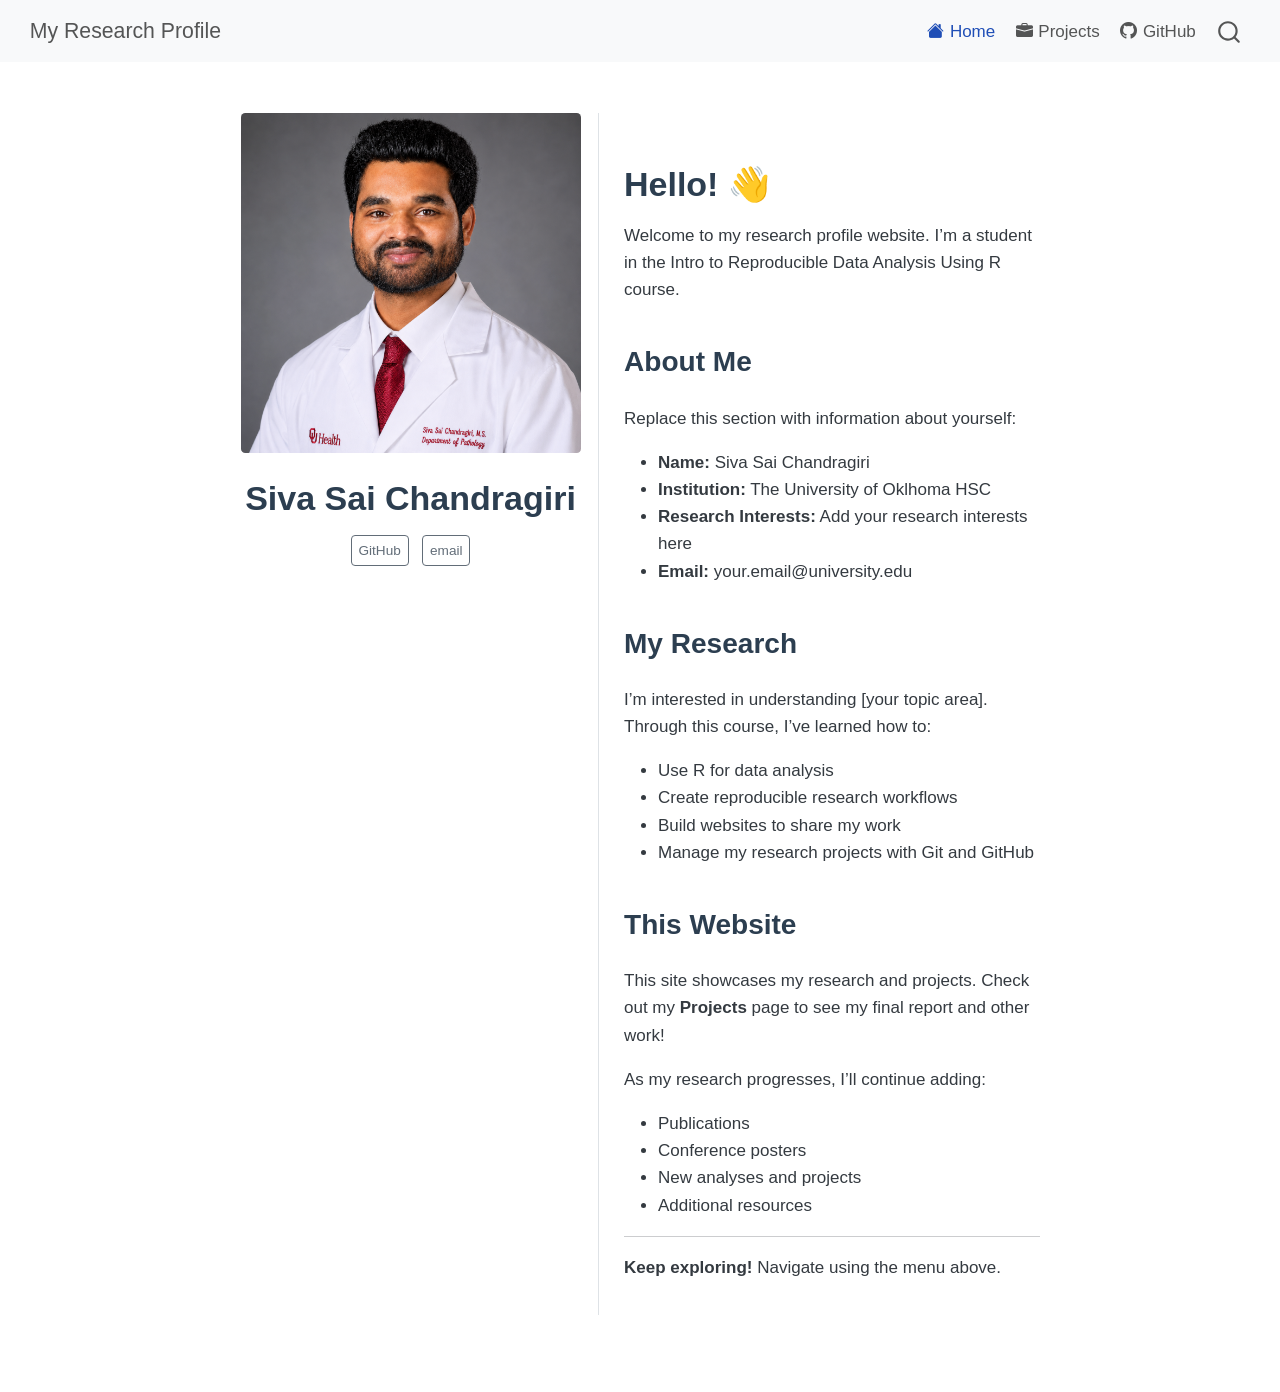
==== docs/index.html @ e4da1bb1 "Initial Website" ====
<!DOCTYPE html>
<html xmlns="http://www.w3.org/1999/xhtml" lang="en" xml:lang="en"><head>

<meta charset="utf-8">
<meta name="generator" content="quarto-1.9.38">

<meta name="viewport" content="width=device-width, initial-scale=1.0, user-scalable=yes">


<title>Siva Sai Chandragiri – My Research Profile</title>
<style>
/* Default styles provided by pandoc.
** See https://pandoc.org/MANUAL.html#variables-for-html for config info.
*/
code{white-space: pre-wrap;}
span.smallcaps{font-variant: small-caps;}
div.columns{display: flex; gap: min(4vw, 1.5em);}
div.column{flex: auto; overflow-x: auto;}
div.hanging-indent{margin-left: 1.5em; text-indent: -1.5em;}
ul.task-list{list-style: none;}
ul.task-list li input[type="checkbox"] {
  width: 0.8em;
  margin: 0 0.8em 0.2em -1em; /* quarto-specific, see https://github.com/quarto-dev/quarto-cli/issues/4556 */ 
  vertical-align: middle;
}
</style>


<script src="site_libs/quarto-nav/quarto-nav.js"></script>
<script src="site_libs/quarto-nav/headroom.min.js"></script>
<script src="site_libs/clipboard/clipboard.min.js"></script>
<script src="site_libs/quarto-search/autocomplete.umd.js"></script>
<script src="site_libs/quarto-search/fuse.min.js"></script>
<script src="site_libs/quarto-search/quarto-search.js"></script>
<meta name="quarto:offset" content="./">
<script src="site_libs/quarto-html/quarto.js" type="module"></script>
<script src="site_libs/quarto-html/tabsets/tabsets.js" type="module"></script>
<script src="site_libs/quarto-html/popper.min.js"></script>
<script src="site_libs/quarto-html/tippy.umd.min.js"></script>
<link href="site_libs/quarto-html/tippy.css" rel="stylesheet">
<link href="site_libs/quarto-html/quarto-syntax-highlighting-15634bcf2e68342d4ad2dfa704d543f6.css" rel="stylesheet" id="quarto-text-highlighting-styles">
<script src="site_libs/bootstrap/bootstrap.min.js"></script>
<link href="site_libs/bootstrap/bootstrap-icons.css" rel="stylesheet">
<link href="site_libs/bootstrap/bootstrap-1de071e047e49cd083ceb1b25ae4a66d.min.css" rel="stylesheet" append-hash="true" id="quarto-bootstrap" data-mode="light">
<script id="quarto-search-options" type="application/json">{
  "location": "navbar",
  "copy-button": false,
  "collapse-after": 3,
  "panel-placement": "end",
  "type": "overlay",
  "limit": 50,
  "keyboard-shortcut": [
    "f",
    "/",
    "s"
  ],
  "show-item-context": false,
  "language": {
    "search-no-results-text": "No results",
    "search-matching-documents-text": "matching documents",
    "search-copy-link-title": "Copy link to search",
    "search-hide-matches-text": "Hide additional matches",
    "search-more-match-text": "more match in this document",
    "search-more-matches-text": "more matches in this document",
    "search-clear-button-title": "Clear",
    "search-text-placeholder": "",
    "search-detached-cancel-button-title": "Cancel",
    "search-submit-button-title": "Submit",
    "search-label": "Search"
  }
}</script>


<link rel="stylesheet" href="styles.css">
</head>

<body class="nav-fixed fullcontent quarto-light">

<div id="quarto-search-results"></div>
  <header id="quarto-header" class="headroom fixed-top">
    <nav class="navbar navbar-expand-lg " data-bs-theme="dark">
      <div class="navbar-container container-fluid">
      <div class="navbar-brand-container mx-auto">
    <a class="navbar-brand" href="./index.html">
    <span class="navbar-title">My Research Profile</span>
    </a>
  </div>
            <div id="quarto-search" class="" title="Search"></div>
          <button class="navbar-toggler" type="button" data-bs-toggle="collapse" data-bs-target="#navbarCollapse" aria-controls="navbarCollapse" role="menu" aria-expanded="false" aria-label="Toggle navigation" onclick="if (window.quartoToggleHeadroom) { window.quartoToggleHeadroom(); }">
  <span class="navbar-toggler-icon"></span>
</button>
          <div class="collapse navbar-collapse" id="navbarCollapse">
            <ul class="navbar-nav navbar-nav-scroll ms-auto">
  <li class="nav-item">
    <a class="nav-link active" href="./index.html" aria-current="page"> <i class="bi bi-house-fill" role="img">
</i> 
<span class="menu-text">Home</span></a>
  </li>  
  <li class="nav-item">
    <a class="nav-link" href="./projects.html"> <i class="bi bi-briefcase-fill" role="img">
</i> 
<span class="menu-text">Projects</span></a>
  </li>  
  <li class="nav-item">
    <a class="nav-link" href="https://github.com"> <i class="bi bi-github" role="img">
</i> 
<span class="menu-text">GitHub</span></a>
  </li>  
</ul>
          </div> <!-- /navcollapse -->
            <div class="quarto-navbar-tools">
</div>
      </div> <!-- /container-fluid -->
    </nav>
</header>
<!-- content -->
<div id="quarto-content" class="quarto-container page-columns page-rows-contents page-layout-article page-navbar">
<!-- sidebar -->
<!-- margin-sidebar -->
    
<!-- main -->
<div class="quarto-about-trestles">
  <div class="about-entity">
    <img src="Siva jpg.png" class="about-image
  rounded " style="width: 20em;">
<header id="title-block-header" class="quarto-title-block default">
<div class="quarto-title">
<h1 class="title">Siva Sai Chandragiri</h1>
</div>
<div class="quarto-title-meta">
  </div>
</header>
    <div class="about-links">
  <a href="/link" class="about-link" rel="" target="">
     <span class="about-link-text">GitHub</span>
  </a>
  <a href="/sivasai-chandragiri@ou.edu" class="about-link" rel="" target="">
     <span class="about-link-text">email</span>
  </a>
</div>
  </div>
  <div class="about-contents"><main class="content" id="quarto-document-content">
<section id="hello" class="level1 columnpage">
<h1>Hello! 👋</h1>
<p>Welcome to my research profile website. I’m a student in the Intro to Reproducible Data Analysis Using R course.</p>
<section id="about-me" class="level2">
<h2 data-anchor-id="about-me">About Me</h2>
<p>Replace this section with information about yourself:</p>
<ul>
<li><strong>Name:</strong> Siva Sai Chandragiri</li>
<li><strong>Institution:</strong> The University of Oklhoma HSC</li>
<li><strong>Research Interests:</strong> Add your research interests here</li>
<li><strong>Email:</strong> your.email@university.edu</li>
</ul>
</section>
<section id="my-research" class="level2">
<h2 data-anchor-id="my-research">My Research</h2>
<p>I’m interested in understanding [your topic area]. Through this course, I’ve learned how to:</p>
<ul>
<li>Use R for data analysis</li>
<li>Create reproducible research workflows</li>
<li>Build websites to share my work</li>
<li>Manage my research projects with Git and GitHub</li>
</ul>
</section>
<section id="this-website" class="level2">
<h2 data-anchor-id="this-website">This Website</h2>
<p>This site showcases my research and projects. Check out my <strong>Projects</strong> page to see my final report and other work!</p>
<p>As my research progresses, I’ll continue adding:</p>
<ul>
<li>Publications</li>
<li>Conference posters</li>
<li>New analyses and projects</li>
<li>Additional resources</li>
</ul>
<hr>
<p><strong>Keep exploring!</strong> Navigate using the menu above.</p>


</section>
</section>
</main></div>
</div>
 <!-- /main -->
<script id="quarto-html-after-body" type="application/javascript">
  window.document.addEventListener("DOMContentLoaded", function (event) {
    const isCodeAnnotation = (el) => {
      for (const clz of el.classList) {
        if (clz.startsWith('code-annotation-')) {                     
          return true;
        }
      }
      return false;
    }
    const onCopySuccess = function(e) {
      // button target
      const button = e.trigger;
      // don't keep focus
      button.blur();
      // flash "checked"
      button.classList.add('code-copy-button-checked');
      var currentTitle = button.getAttribute("title");
      button.setAttribute("title", "Copied!");
      let tooltip;
      if (window.bootstrap) {
        button.setAttribute("data-bs-toggle", "tooltip");
        button.setAttribute("data-bs-placement", "left");
        button.setAttribute("data-bs-title", "Copied!");
        tooltip = new bootstrap.Tooltip(button, 
          { trigger: "manual", 
            customClass: "code-copy-button-tooltip",
            offset: [0, -8]});
        tooltip.show();    
      }
      setTimeout(function() {
        if (tooltip) {
          tooltip.hide();
          button.removeAttribute("data-bs-title");
          button.removeAttribute("data-bs-toggle");
          button.removeAttribute("data-bs-placement");
        }
        button.setAttribute("title", currentTitle);
        button.classList.remove('code-copy-button-checked');
      }, 1000);
      // clear code selection
      e.clearSelection();
    }
    const getTextToCopy = function(trigger) {
      const outerScaffold = trigger.parentElement.cloneNode(true);
      const codeEl = outerScaffold.querySelector('code');
      for (const childEl of codeEl.children) {
        if (isCodeAnnotation(childEl)) {
          childEl.remove();
        }
      }
      return codeEl.innerText;
    }
    const clipboard = new window.ClipboardJS('.code-copy-button:not([data-in-quarto-modal])', {
      text: getTextToCopy
    });
    clipboard.on('success', onCopySuccess);
    if (window.document.getElementById('quarto-embedded-source-code-modal')) {
      const clipboardModal = new window.ClipboardJS('.code-copy-button[data-in-quarto-modal]', {
        text: getTextToCopy,
        container: window.document.getElementById('quarto-embedded-source-code-modal')
      });
      clipboardModal.on('success', onCopySuccess);
    }
      var localhostRegex = new RegExp(/^(?:http|https):\/\/localhost\:?[0-9]*\//);
      var mailtoRegex = new RegExp(/^mailto:/);
        var filterRegex = new RegExp('/' + window.location.host + '/');
      var isInternal = (href) => {
          return filterRegex.test(href) || localhostRegex.test(href) || mailtoRegex.test(href);
      }
      // Inspect non-navigation links and adorn them if external
     var links = window.document.querySelectorAll('a[href]:not(.nav-link):not(.navbar-brand):not(.toc-action):not(.sidebar-link):not(.sidebar-item-toggle):not(.pagination-link):not(.no-external):not([aria-hidden]):not(.dropdown-item):not(.quarto-navigation-tool):not(.about-link)');
      for (var i=0; i<links.length; i++) {
        const link = links[i];
        if (!isInternal(link.href)) {
          // undo the damage that might have been done by quarto-nav.js in the case of
          // links that we want to consider external
          if (link.dataset.originalHref !== undefined) {
            link.href = link.dataset.originalHref;
          }
        }
      }
    function tippyHover(el, contentFn, onTriggerFn, onUntriggerFn) {
      const config = {
        allowHTML: true,
        maxWidth: 500,
        delay: 100,
        arrow: false,
        appendTo: function(el) {
            return el.parentElement;
        },
        interactive: true,
        interactiveBorder: 10,
        theme: 'quarto',
        placement: 'bottom-start',
      };
      if (contentFn) {
        config.content = contentFn;
      }
      if (onTriggerFn) {
        config.onTrigger = onTriggerFn;
      }
      if (onUntriggerFn) {
        config.onUntrigger = onUntriggerFn;
      }
      window.tippy(el, config); 
    }
    const noterefs = window.document.querySelectorAll('a[role="doc-noteref"]');
    for (var i=0; i<noterefs.length; i++) {
      const ref = noterefs[i];
      tippyHover(ref, function() {
        // use id or data attribute instead here
        let href = ref.getAttribute('data-footnote-href') || ref.getAttribute('href');
        try { href = new URL(href).hash; } catch {}
        const id = href.replace(/^#\/?/, "");
        const note = window.document.getElementById(id);
        if (note) {
          return note.innerHTML;
        } else {
          return "";
        }
      });
    }
    const xrefs = window.document.querySelectorAll('a.quarto-xref');
    const processXRef = (id, note) => {
      // Strip column container classes
      const stripColumnClz = (el) => {
        el.classList.remove("page-full", "page-columns");
        if (el.children) {
          for (const child of el.children) {
            stripColumnClz(child);
          }
        }
      }
      stripColumnClz(note)
      if (id === null || id.startsWith('sec-')) {
        // Special case sections, only their first couple elements
        const container = document.createElement("div");
        if (note.children && note.children.length > 2) {
          container.appendChild(note.children[0].cloneNode(true));
          for (let i = 1; i < note.children.length; i++) {
            const child = note.children[i];
            if (child.tagName === "P" && child.innerText === "") {
              continue;
            } else {
              container.appendChild(child.cloneNode(true));
              break;
            }
          }
          if (window.Quarto?.typesetMath) {
            window.Quarto.typesetMath(container);
          }
          return container.innerHTML
        } else {
          if (window.Quarto?.typesetMath) {
            window.Quarto.typesetMath(note);
          }
          return note.innerHTML;
        }
      } else {
        // Remove any anchor links if they are present
        const anchorLink = note.querySelector('a.anchorjs-link');
        if (anchorLink) {
          anchorLink.remove();
        }
        if (window.Quarto?.typesetMath) {
          window.Quarto.typesetMath(note);
        }
        if (note.classList.contains("callout")) {
          return note.outerHTML;
        } else {
          return note.innerHTML;
        }
      }
    }
    for (var i=0; i<xrefs.length; i++) {
      const xref = xrefs[i];
      tippyHover(xref, undefined, function(instance) {
        instance.disable();
        let url = xref.getAttribute('href');
        let hash = undefined; 
        if (url.startsWith('#')) {
          hash = url;
        } else {
          try { hash = new URL(url).hash; } catch {}
        }
        if (hash) {
          const id = hash.replace(/^#\/?/, "");
          const note = window.document.getElementById(id);
          if (note !== null) {
            try {
              const html = processXRef(id, note.cloneNode(true));
              instance.setContent(html);
            } finally {
              instance.enable();
              instance.show();
            }
          } else {
            // See if we can fetch this
            fetch(url.split('#')[0])
            .then(res => res.text())
            .then(html => {
              const parser = new DOMParser();
              const htmlDoc = parser.parseFromString(html, "text/html");
              const note = htmlDoc.getElementById(id);
              if (note !== null) {
                const html = processXRef(id, note);
                instance.setContent(html);
              } 
            }).finally(() => {
              instance.enable();
              instance.show();
            });
          }
        } else {
          // See if we can fetch a full url (with no hash to target)
          // This is a special case and we should probably do some content thinning / targeting
          fetch(url)
          .then(res => res.text())
          .then(html => {
            const parser = new DOMParser();
            const htmlDoc = parser.parseFromString(html, "text/html");
            const note = htmlDoc.querySelector('main.content');
            if (note !== null) {
              // This should only happen for chapter cross references
              // (since there is no id in the URL)
              // remove the first header
              if (note.children.length > 0 && note.children[0].tagName === "HEADER") {
                note.children[0].remove();
              }
              const html = processXRef(null, note);
              instance.setContent(html);
            } 
          }).finally(() => {
            instance.enable();
            instance.show();
          });
        }
      }, function(instance) {
      });
    }
        let selectedAnnoteEl;
        const selectorForAnnotation = ( cell, annotation) => {
          let cellAttr = 'data-code-cell="' + cell + '"';
          let lineAttr = 'data-code-annotation="' +  annotation + '"';
          const selector = 'span[' + cellAttr + '][' + lineAttr + ']';
          return selector;
        }
        const selectCodeLines = (annoteEl) => {
          const doc = window.document;
          const targetCell = annoteEl.getAttribute("data-target-cell");
          const targetAnnotation = annoteEl.getAttribute("data-target-annotation");
          const annoteSpan = window.document.querySelector(selectorForAnnotation(targetCell, targetAnnotation));
          const lines = annoteSpan.getAttribute("data-code-lines").split(",");
          const lineIds = lines.map((line) => {
            return targetCell + "-" + line;
          })
          let top = null;
          let height = null;
          let parent = null;
          if (lineIds.length > 0) {
              //compute the position of the single el (top and bottom and make a div)
              const el = window.document.getElementById(lineIds[0]);
              top = el.offsetTop;
              height = el.offsetHeight;
              parent = el.parentElement.parentElement;
            if (lineIds.length > 1) {
              const lastEl = window.document.getElementById(lineIds[lineIds.length - 1]);
              const bottom = lastEl.offsetTop + lastEl.offsetHeight;
              height = bottom - top;
            }
            if (top !== null && height !== null && parent !== null) {
              // cook up a div (if necessary) and position it 
              let div = window.document.getElementById("code-annotation-line-highlight");
              if (div === null) {
                div = window.document.createElement("div");
                div.setAttribute("id", "code-annotation-line-highlight");
                div.style.position = 'absolute';
                parent.appendChild(div);
              }
              div.style.top = top - 2 + "px";
              div.style.height = height + 4 + "px";
              div.style.left = 0;
              let gutterDiv = window.document.getElementById("code-annotation-line-highlight-gutter");
              if (gutterDiv === null) {
                gutterDiv = window.document.createElement("div");
                gutterDiv.setAttribute("id", "code-annotation-line-highlight-gutter");
                gutterDiv.style.position = 'absolute';
                const codeCell = window.document.getElementById(targetCell);
                const gutter = codeCell.querySelector('.code-annotation-gutter');
                gutter.appendChild(gutterDiv);
              }
              gutterDiv.style.top = top - 2 + "px";
              gutterDiv.style.height = height + 4 + "px";
            }
            selectedAnnoteEl = annoteEl;
          }
        };
        const unselectCodeLines = () => {
          const elementsIds = ["code-annotation-line-highlight", "code-annotation-line-highlight-gutter"];
          elementsIds.forEach((elId) => {
            const div = window.document.getElementById(elId);
            if (div) {
              div.remove();
            }
          });
          selectedAnnoteEl = undefined;
        };
          // Handle positioning of the toggle
      window.addEventListener(
        "resize",
        throttle(() => {
          elRect = undefined;
          if (selectedAnnoteEl) {
            selectCodeLines(selectedAnnoteEl);
          }
        }, 10)
      );
      function throttle(fn, ms) {
      let throttle = false;
      let timer;
        return (...args) => {
          if(!throttle) { // first call gets through
              fn.apply(this, args);
              throttle = true;
          } else { // all the others get throttled
              if(timer) clearTimeout(timer); // cancel #2
              timer = setTimeout(() => {
                fn.apply(this, args);
                timer = throttle = false;
              }, ms);
          }
        };
      }
        // Attach click handler to the DT
        const annoteDls = window.document.querySelectorAll('dt[data-target-cell]');
        for (const annoteDlNode of annoteDls) {
          annoteDlNode.addEventListener('click', (event) => {
            const clickedEl = event.target;
            if (clickedEl !== selectedAnnoteEl) {
              unselectCodeLines();
              const activeEl = window.document.querySelector('dt[data-target-cell].code-annotation-active');
              if (activeEl) {
                activeEl.classList.remove('code-annotation-active');
              }
              selectCodeLines(clickedEl);
              clickedEl.classList.add('code-annotation-active');
            } else {
              // Unselect the line
              unselectCodeLines();
              clickedEl.classList.remove('code-annotation-active');
            }
          });
        }
    const findCites = (el) => {
      const parentEl = el.parentElement;
      if (parentEl) {
        const cites = parentEl.dataset.cites;
        if (cites) {
          return {
            el,
            cites: cites.split(' ')
          };
        } else {
          return findCites(el.parentElement)
        }
      } else {
        return undefined;
      }
    };
    var bibliorefs = window.document.querySelectorAll('a[role="doc-biblioref"]');
    for (var i=0; i<bibliorefs.length; i++) {
      const ref = bibliorefs[i];
      const citeInfo = findCites(ref);
      if (citeInfo) {
        tippyHover(citeInfo.el, function() {
          var popup = window.document.createElement('div');
          citeInfo.cites.forEach(function(cite) {
            var citeDiv = window.document.createElement('div');
            citeDiv.classList.add('hanging-indent');
            citeDiv.classList.add('csl-entry');
            var biblioDiv = window.document.getElementById('ref-' + cite);
            if (biblioDiv) {
              citeDiv.innerHTML = biblioDiv.innerHTML;
            }
            popup.appendChild(citeDiv);
          });
          return popup.innerHTML;
        });
      }
    }
  });
  </script>
</div> <!-- /content -->




</body></html>
---- docs/site_libs/quarto-html/tippy.css ----
.tippy-box[data-animation=fade][data-state=hidden]{opacity:0}[data-tippy-root]{max-width:calc(100vw - 10px)}.tippy-box{position:relative;background-color:#333;color:#fff;border-radius:4px;font-size:14px;line-height:1.4;white-space:normal;outline:0;transition-property:transform,visibility,opacity}.tippy-box[data-placement^=top]>.tippy-arrow{bottom:0}.tippy-box[data-placement^=top]>.tippy-arrow:before{bottom:-7px;left:0;border-width:8px 8px 0;border-top-color:initial;transform-origin:center top}.tippy-box[data-placement^=bottom]>.tippy-arrow{top:0}.tippy-box[data-placement^=bottom]>.tippy-arrow:before{top:-7px;left:0;border-width:0 8px 8px;border-bottom-color:initial;transform-origin:center bottom}.tippy-box[data-placement^=left]>.tippy-arrow{right:0}.tippy-box[data-placement^=left]>.tippy-arrow:before{border-width:8px 0 8px 8px;border-left-color:initial;right:-7px;transform-origin:center left}.tippy-box[data-placement^=right]>.tippy-arrow{left:0}.tippy-box[data-placement^=right]>.tippy-arrow:before{left:-7px;border-width:8px 8px 8px 0;border-right-color:initial;transform-origin:center right}.tippy-box[data-inertia][data-state=visible]{transition-timing-function:cubic-bezier(.54,1.5,.38,1.11)}.tippy-arrow{width:16px;height:16px;color:#333}.tippy-arrow:before{content:"";position:absolute;border-color:transparent;border-style:solid}.tippy-content{position:relative;padding:5px 9px;z-index:1}
---- docs/site_libs/quarto-html/quarto-syntax-highlighting-15634bcf2e68342d4ad2dfa704d543f6.css ----
/* quarto syntax highlight colors */
:root {
  --quarto-hl-ot-color: #003B4F;
  --quarto-hl-at-color: #657422;
  --quarto-hl-ss-color: #20794D;
  --quarto-hl-an-color: #5E5E5E;
  --quarto-hl-fu-color: #4758AB;
  --quarto-hl-st-color: #20794D;
  --quarto-hl-cf-color: #003B4F;
  --quarto-hl-op-color: #5E5E5E;
  --quarto-hl-er-color: #AD0000;
  --quarto-hl-bn-color: #AD0000;
  --quarto-hl-al-color: #AD0000;
  --quarto-hl-va-color: #111111;
  --quarto-hl-bu-color: inherit;
  --quarto-hl-ex-color: inherit;
  --quarto-hl-pp-color: #AD0000;
  --quarto-hl-in-color: #5E5E5E;
  --quarto-hl-vs-color: #20794D;
  --quarto-hl-wa-color: #5E5E5E;
  --quarto-hl-do-color: #5E5E5E;
  --quarto-hl-im-color: #00769E;
  --quarto-hl-ch-color: #20794D;
  --quarto-hl-dt-color: #AD0000;
  --quarto-hl-fl-color: #AD0000;
  --quarto-hl-co-color: #5E5E5E;
  --quarto-hl-cv-color: #5E5E5E;
  --quarto-hl-cn-color: #8f5902;
  --quarto-hl-sc-color: #5E5E5E;
  --quarto-hl-dv-color: #AD0000;
  --quarto-hl-kw-color: #003B4F;
}

/* other quarto variables */
:root {
  --quarto-font-monospace: SFMono-Regular, Menlo, Monaco, Consolas, "Liberation Mono", "Courier New", monospace;
}

/* syntax highlight based on Pandoc's rules */
pre > code.sourceCode > span {
  color: #003B4F;
}

code.sourceCode > span {
  color: #003B4F;
}

div.sourceCode,
div.sourceCode pre.sourceCode {
  color: #003B4F;
}

/* Normal */
code span {
  color: #003B4F;
}

/* Alert */
code span.al {
  color: #AD0000;
  font-style: inherit;
}

/* Annotation */
code span.an {
  color: #5E5E5E;
  font-style: inherit;
}

/* Attribute */
code span.at {
  color: #657422;
  font-style: inherit;
}

/* BaseN */
code span.bn {
  color: #AD0000;
  font-style: inherit;
}

/* BuiltIn */
code span.bu {
  font-style: inherit;
}

/* ControlFlow */
code span.cf {
  color: #003B4F;
  font-weight: bold;
  font-style: inherit;
}

/* Char */
code span.ch {
  color: #20794D;
  font-style: inherit;
}

/* Constant */
code span.cn {
  color: #8f5902;
  font-style: inherit;
}

/* Comment */
code span.co {
  color: #5E5E5E;
  font-style: inherit;
}

/* CommentVar */
code span.cv {
  color: #5E5E5E;
  font-style: italic;
}

/* Documentation */
code span.do {
  color: #5E5E5E;
  font-style: italic;
}

/* DataType */
code span.dt {
  color: #AD0000;
  font-style: inherit;
}

/* DecVal */
code span.dv {
  color: #AD0000;
  font-style: inherit;
}

/* Error */
code span.er {
  color: #AD0000;
  font-style: inherit;
}

/* Extension */
code span.ex {
  font-style: inherit;
}

/* Float */
code span.fl {
  color: #AD0000;
  font-style: inherit;
}

/* Function */
code span.fu {
  color: #4758AB;
  font-style: inherit;
}

/* Import */
code span.im {
  color: #00769E;
  font-style: inherit;
}

/* Information */
code span.in {
  color: #5E5E5E;
  font-style: inherit;
}

/* Keyword */
code span.kw {
  color: #003B4F;
  font-weight: bold;
  font-style: inherit;
}

/* Operator */
code span.op {
  color: #5E5E5E;
  font-style: inherit;
}

/* Other */
code span.ot {
  color: #003B4F;
  font-style: inherit;
}

/* Preprocessor */
code span.pp {
  color: #AD0000;
  font-style: inherit;
}

/* SpecialChar */
code span.sc {
  color: #5E5E5E;
  font-style: inherit;
}

/* SpecialString */
code span.ss {
  color: #20794D;
  font-style: inherit;
}

/* String */
code span.st {
  color: #20794D;
  font-style: inherit;
}

/* Variable */
code span.va {
  color: #111111;
  font-style: inherit;
}

/* VerbatimString */
code span.vs {
  color: #20794D;
  font-style: inherit;
}

/* Warning */
code span.wa {
  color: #5E5E5E;
  font-style: italic;
}

.prevent-inlining {
  content: "</";
}

/*# sourceMappingURL=f23921c56f73e400b49028c9186a1aa0.css.map */
---- docs/styles.css ----
/* Custom styles for student research profile */

/* Main content styling */
body {
  font-family: 'Segoe UI', Tahoma, Geneva, Verdana, sans-serif;
  line-height: 1.6;
}

/* Headings */
h1, h2, h3 {
  color: #2c3e50;
  margin-top: 1.5em;
}

/* Links */
a {
  color: ##2e24ad;
  text-decoration: none;
}

a:hover {
  text-decoration: underline;
  color: #2980b9;
}

/* Code blocks */
code {
  background-color: #8f3711;
  padding: 0.2em 0.4em;
  border-radius: 3px;
}

pre {
  background-color: #f4f4f4;
  padding: 1em;
  border-radius: 5px;
  overflow-x: auto;
}

/* Tables */
table {
  border-collapse: collapse;
  width: 100%;
  margin: 1em 0;
}

table th,
table td {
  border: 1px solid #ddd;
  padding: 0.75em;
  text-align: left;
}

table th {
  background-color: #ecf0f1;
  font-weight: bold;
}

table tr:hover {
  background-color: #f9f9f9;
}

/* Blockquotes */
blockquote {
  border-left: 4px solid #3498db;
  padding-left: 1em;
  color: #666;
  font-style: italic;
  margin: 1em 0;
}
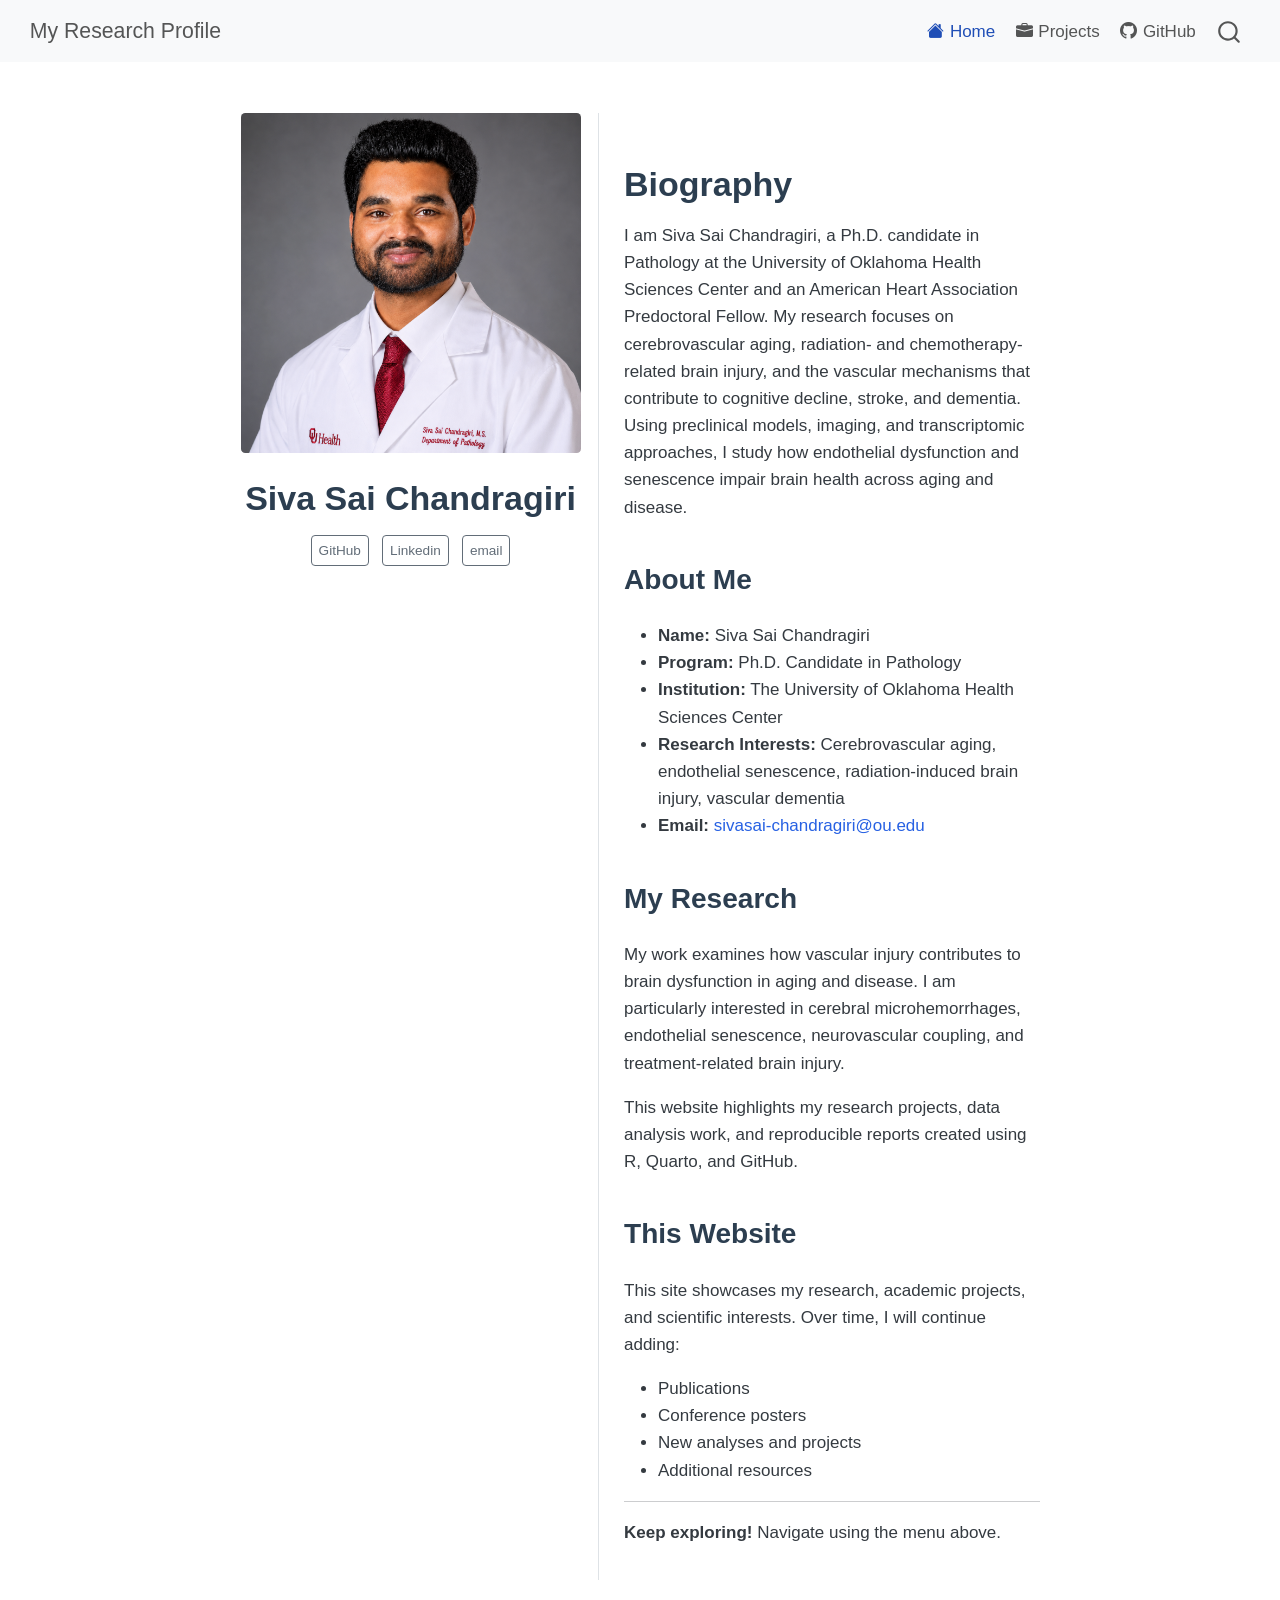
==== commit dfd3700b: "." ====
--- a/docs/index.html
+++ b/docs/index.html
@@ -131,8 +131,11 @@
   </div>
 </header>
     <div class="about-links">
-  <a href="/link" class="about-link" rel="" target="">
+  <a href="https://github.com/sivasaic/sivasaichandragiri.github.io" class="about-link" rel="" target="">
      <span class="about-link-text">GitHub</span>
+  </a>
+  <a href="https://www.linkedin.com/in/siva-sai-chandragiri-3965541a2/" class="about-link" rel="" target="">
+     <span class="about-link-text">Linkedin</span>
   </a>
   <a href="/sivasai-chandragiri@ou.edu" class="about-link" rel="" target="">
      <span class="about-link-text">email</span>
@@ -140,33 +143,27 @@
 </div>
   </div>
   <div class="about-contents"><main class="content" id="quarto-document-content">
-<section id="hello" class="level1 columnpage">
-<h1>Hello! 👋</h1>
-<p>Welcome to my research profile website. I’m a student in the Intro to Reproducible Data Analysis Using R course.</p>
+<section id="biography" class="level1 columnpage">
+<h1>Biography</h1>
+<p>I am Siva Sai Chandragiri, a Ph.D.&nbsp;candidate in Pathology at the University of Oklahoma Health Sciences Center and an American Heart Association Predoctoral Fellow. My research focuses on cerebrovascular aging, radiation- and chemotherapy-related brain injury, and the vascular mechanisms that contribute to cognitive decline, stroke, and dementia. Using preclinical models, imaging, and transcriptomic approaches, I study how endothelial dysfunction and senescence impair brain health across aging and disease.</p>
 <section id="about-me" class="level2">
 <h2 data-anchor-id="about-me">About Me</h2>
-<p>Replace this section with information about yourself:</p>
 <ul>
 <li><strong>Name:</strong> Siva Sai Chandragiri</li>
-<li><strong>Institution:</strong> The University of Oklhoma HSC</li>
-<li><strong>Research Interests:</strong> Add your research interests here</li>
-<li><strong>Email:</strong> your.email@university.edu</li>
+<li><strong>Program:</strong> Ph.D.&nbsp;Candidate in Pathology</li>
+<li><strong>Institution:</strong> The University of Oklahoma Health Sciences Center</li>
+<li><strong>Research Interests:</strong> Cerebrovascular aging, endothelial senescence, radiation-induced brain injury, vascular dementia</li>
+<li><strong>Email:</strong> <a href="mailto:sivasai-chandragiri@ou.edu">sivasai-chandragiri@ou.edu</a></li>
 </ul>
 </section>
 <section id="my-research" class="level2">
 <h2 data-anchor-id="my-research">My Research</h2>
-<p>I’m interested in understanding [your topic area]. Through this course, I’ve learned how to:</p>
-<ul>
-<li>Use R for data analysis</li>
-<li>Create reproducible research workflows</li>
-<li>Build websites to share my work</li>
-<li>Manage my research projects with Git and GitHub</li>
-</ul>
+<p>My work examines how vascular injury contributes to brain dysfunction in aging and disease. I am particularly interested in cerebral microhemorrhages, endothelial senescence, neurovascular coupling, and treatment-related brain injury.</p>
+<p>This website highlights my research projects, data analysis work, and reproducible reports created using R, Quarto, and GitHub.</p>
 </section>
 <section id="this-website" class="level2">
 <h2 data-anchor-id="this-website">This Website</h2>
-<p>This site showcases my research and projects. Check out my <strong>Projects</strong> page to see my final report and other work!</p>
-<p>As my research progresses, I’ll continue adding:</p>
+<p>This site showcases my research, academic projects, and scientific interests. Over time, I will continue adding:</p>
 <ul>
 <li>Publications</li>
 <li>Conference posters</li>
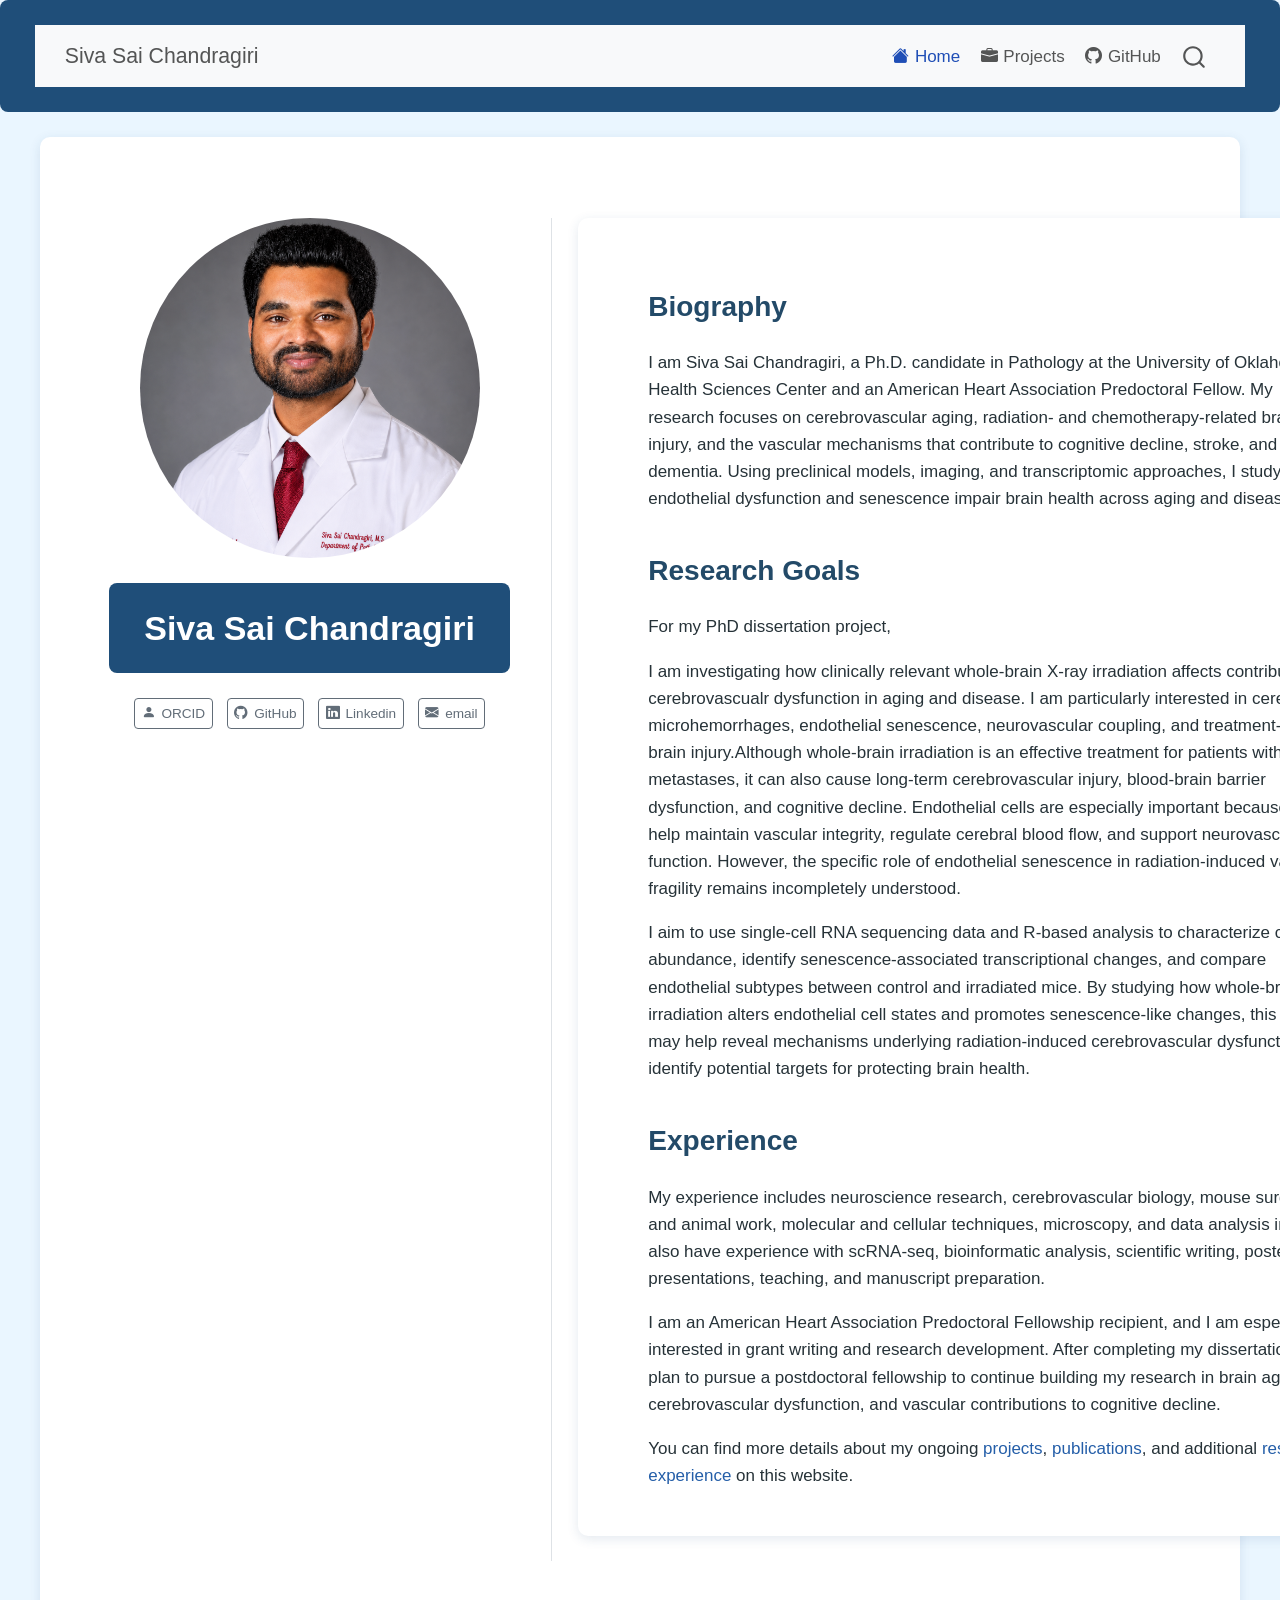
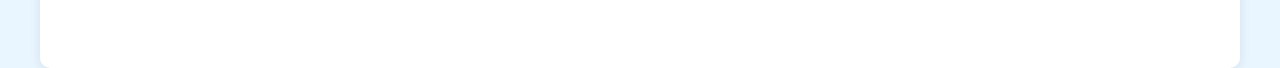
==== commit 3cbbc727: "." ====
--- a/docs/index.html
+++ b/docs/index.html
@@ -7,7 +7,7 @@
 <meta name="viewport" content="width=device-width, initial-scale=1.0, user-scalable=yes">
 
 
-<title>Siva Sai Chandragiri – My Research Profile</title>
+<title>Siva Sai Chandragiri – Siva Sai Chandragiri</title>
 <style>
 /* Default styles provided by pandoc.
 ** See https://pandoc.org/MANUAL.html#variables-for-html for config info.
@@ -82,7 +82,7 @@
       <div class="navbar-container container-fluid">
       <div class="navbar-brand-container mx-auto">
     <a class="navbar-brand" href="./index.html">
-    <span class="navbar-title">My Research Profile</span>
+    <span class="navbar-title">Siva Sai Chandragiri</span>
     </a>
   </div>
             <div id="quarto-search" class="" title="Search"></div>
@@ -119,10 +119,10 @@
 <!-- margin-sidebar -->
     
 <!-- main -->
-<div class="quarto-about-trestles">
+<div class="quarto-about-trestles page-columns page-full">
   <div class="about-entity">
     <img src="Siva jpg.png" class="about-image
-  rounded " style="width: 20em;">
+  round " style="height: 20em; width: 20em;">
 <header id="title-block-header" class="quarto-title-block default">
 <div class="quarto-title">
 <h1 class="title">Siva Sai Chandragiri</h1>
@@ -131,51 +131,45 @@
   </div>
 </header>
     <div class="about-links">
+  <a href="https://orcid.org/0000-0002-3037-3014" class="about-link" rel="" target="">
+    <i class="bi bi-person-fill"></i>
+     <span class="about-link-text">ORCID</span>
+  </a>
   <a href="https://github.com/sivasaic/sivasaichandragiri.github.io" class="about-link" rel="" target="">
+    <i class="bi bi-github"></i>
      <span class="about-link-text">GitHub</span>
   </a>
   <a href="https://www.linkedin.com/in/siva-sai-chandragiri-3965541a2/" class="about-link" rel="" target="">
+    <i class="bi bi-linkedin"></i>
      <span class="about-link-text">Linkedin</span>
   </a>
   <a href="/sivasai-chandragiri@ou.edu" class="about-link" rel="" target="">
+    <i class="bi bi-envelope-fill"></i>
      <span class="about-link-text">email</span>
   </a>
 </div>
   </div>
-  <div class="about-contents"><main class="content" id="quarto-document-content">
-<section id="biography" class="level1 columnpage">
-<h1>Biography</h1>
+  <div class="about-contents page-columns page-full"><main class="content page-columns page-full" id="quarto-document-content">
+<div class="column-page">
+<section id="biography" class="level2">
+<h2 data-anchor-id="biography">Biography</h2>
 <p>I am Siva Sai Chandragiri, a Ph.D.&nbsp;candidate in Pathology at the University of Oklahoma Health Sciences Center and an American Heart Association Predoctoral Fellow. My research focuses on cerebrovascular aging, radiation- and chemotherapy-related brain injury, and the vascular mechanisms that contribute to cognitive decline, stroke, and dementia. Using preclinical models, imaging, and transcriptomic approaches, I study how endothelial dysfunction and senescence impair brain health across aging and disease.</p>
-<section id="about-me" class="level2">
-<h2 data-anchor-id="about-me">About Me</h2>
-<ul>
-<li><strong>Name:</strong> Siva Sai Chandragiri</li>
-<li><strong>Program:</strong> Ph.D.&nbsp;Candidate in Pathology</li>
-<li><strong>Institution:</strong> The University of Oklahoma Health Sciences Center</li>
-<li><strong>Research Interests:</strong> Cerebrovascular aging, endothelial senescence, radiation-induced brain injury, vascular dementia</li>
-<li><strong>Email:</strong> <a href="mailto:sivasai-chandragiri@ou.edu">sivasai-chandragiri@ou.edu</a></li>
-</ul>
 </section>
-<section id="my-research" class="level2">
-<h2 data-anchor-id="my-research">My Research</h2>
-<p>My work examines how vascular injury contributes to brain dysfunction in aging and disease. I am particularly interested in cerebral microhemorrhages, endothelial senescence, neurovascular coupling, and treatment-related brain injury.</p>
-<p>This website highlights my research projects, data analysis work, and reproducible reports created using R, Quarto, and GitHub.</p>
+<section id="research-goals" class="level2">
+<h2 data-anchor-id="research-goals">Research Goals</h2>
+<p>For my PhD dissertation project,</p>
+<p>I am investigating how clinically relevant whole-brain X-ray irradiation affects contributes to cerebrovascualr dysfunction in aging and disease. I am particularly interested in cerebral microhemorrhages, endothelial senescence, neurovascular coupling, and treatment-related brain injury.Although whole-brain irradiation is an effective treatment for patients with brain metastases, it can also cause long-term cerebrovascular injury, blood-brain barrier dysfunction, and cognitive decline. Endothelial cells are especially important because they help maintain vascular integrity, regulate cerebral blood flow, and support neurovascular function. However, the specific role of endothelial senescence in radiation-induced vascular fragility remains incompletely understood.</p>
+<p>I aim to use single-cell RNA sequencing data and R-based analysis to characterize cell type abundance, identify senescence-associated transcriptional changes, and compare endothelial subtypes between control and irradiated mice. By studying how whole-brain irradiation alters endothelial cell states and promotes senescence-like changes, this project may help reveal mechanisms underlying radiation-induced cerebrovascular dysfunction and identify potential targets for protecting brain health.</p>
 </section>
-<section id="this-website" class="level2">
-<h2 data-anchor-id="this-website">This Website</h2>
-<p>This site showcases my research, academic projects, and scientific interests. Over time, I will continue adding:</p>
-<ul>
-<li>Publications</li>
-<li>Conference posters</li>
-<li>New analyses and projects</li>
-<li>Additional resources</li>
-</ul>
-<hr>
-<p><strong>Keep exploring!</strong> Navigate using the menu above.</p>
-
-
+<section id="experience" class="level2">
+<h2 data-anchor-id="experience">Experience</h2>
+<p>My experience includes neuroscience research, cerebrovascular biology, mouse surgery and animal work, molecular and cellular techniques, microscopy, and data analysis in R. I also have experience with scRNA-seq, bioinformatic analysis, scientific writing, poster presentations, teaching, and manuscript preparation.</p>
+<p>I am an American Heart Association Predoctoral Fellowship recipient, and I am especially interested in grant writing and research development. After completing my dissertation, I plan to pursue a postdoctoral fellowship to continue building my research in brain aging, cerebrovascular dysfunction, and vascular contributions to cognitive decline.</p>
+<p>You can find more details about my ongoing <a href="#projects">projects</a>, <a href="#publications">publications</a>, and additional <a href="#experience">research experience</a> on this website.</p>
 </section>
-</section>
+</div>
+
+
 </main></div>
 </div>
  <!-- /main -->
--- a/docs/styles.css
+++ b/docs/styles.css
@@ -1,40 +1,104 @@
 /* Custom styles for student research profile */
 
-/* Main content styling */
+/* Entire webpage */
 body {
-  font-family: 'Segoe UI', Tahoma, Geneva, Verdana, sans-serif;
+  font-family: "Segoe UI", Tahoma, Geneva, Verdana, sans-serif;
   line-height: 1.6;
+  background-color: #eaf6ff;
+  color: #263238;
 }
 
-/* Headings */
-h1, h2, h3 {
-  color: #2c3e50;
+/* Main report content area */
+main,
+.main-container,
+#quarto-content {
+  background-color: #ffffff;
+  max-width: 1200px;
+  margin: 25px auto;
+  padding: 30px 45px;
+  border-radius: 10px;
+  box-shadow: 0 3px 12px rgba(31, 78, 121, 0.12);
+}
+
+/* Main title/header area for R Markdown and Quarto */
+header,
+#title-block-header,
+.quarto-title-banner {
+  background-color: #1f4e79;
+  color: #ffffff;
+  padding: 25px 35px;
+  border-radius: 8px;
+  margin-bottom: 25px;
+}
+
+/* Main report title */
+h1.title,
+.quarto-title h1,
+#title-block-header h1 {
+  color: #ffffff;
+  margin-top: 0;
+}
+
+/* Subtitle, author, and date in title area */
+.subtitle,
+.author,
+.date,
+.quarto-title-meta {
+  color: #eaf6ff;
+}
+
+/* Section headings */
+h1,
+h2,
+h3 {
+  color: #234a68;
   margin-top: 1.5em;
+}
+
+/* Main section headings */
+h2 {
+  border-bottom: 2px solid #9ccbe8;
+  padding-bottom: 0.3em;
+}
+
+/* Smaller headings */
+h3 {
+  color: #326b91;
 }
 
 /* Links */
 a {
-  color: ##2e24ad;
+  color: #245ea8;
   text-decoration: none;
+  font-weight: 500;
 }
 
 a:hover {
+  color: #163a5f;
   text-decoration: underline;
-  color: #2980b9;
 }
 
-/* Code blocks */
+/* Inline code */
 code {
-  background-color: #8f3711;
+  background-color: #e3f2fd;
+  color: #163a5f;
   padding: 0.2em 0.4em;
   border-radius: 3px;
 }
 
+/* Code blocks */
 pre {
-  background-color: #f4f4f4;
+  background-color: #f5f9fc;
+  border-left: 4px solid #5fa8d3;
   padding: 1em;
   border-radius: 5px;
   overflow-x: auto;
+}
+
+/* Prevent inline-code style from affecting code blocks */
+pre code {
+  background-color: transparent;
+  padding: 0;
 }
 
 /* Tables */
@@ -42,29 +106,68 @@
   border-collapse: collapse;
   width: 100%;
   margin: 1em 0;
+  background-color: #ffffff;
 }
 
 table th,
 table td {
-  border: 1px solid #ddd;
+  border: 1px solid #cbdde8;
   padding: 0.75em;
   text-align: left;
 }
 
 table th {
-  background-color: #ecf0f1;
+  background-color: #dceef8;
+  color: #1f4e79;
   font-weight: bold;
 }
 
+table tr:nth-child(even) {
+  background-color: #f6fbfe;
+}
+
 table tr:hover {
-  background-color: #f9f9f9;
+  background-color: #eaf6ff;
 }
 
 /* Blockquotes */
 blockquote {
-  border-left: 4px solid #3498db;
-  padding-left: 1em;
-  color: #666;
+  background-color: #f4faff;
+  border-left: 5px solid #3498db;
+  padding: 0.8em 1em;
+  color: #455a64;
   font-style: italic;
   margin: 1em 0;
 }
+
+/* Images */
+img {
+  max-width: 100%;
+  height: auto;
+}
+
+/* Figure captions */
+.figure-caption,
+figcaption {
+  color: #526b7a;
+  font-size: 0.92em;
+  font-style: italic;
+  text-align: center;
+  margin-top: 8px;
+}
+
+/* Improve appearance on smaller screens */
+@media screen and (max-width: 768px) {
+  main,
+  .main-container,
+  #quarto-content {
+    margin: 10px;
+    padding: 20px;
+  }
+
+  header,
+  #title-block-header,
+  .quarto-title-banner {
+    padding: 20px;
+  }
+}
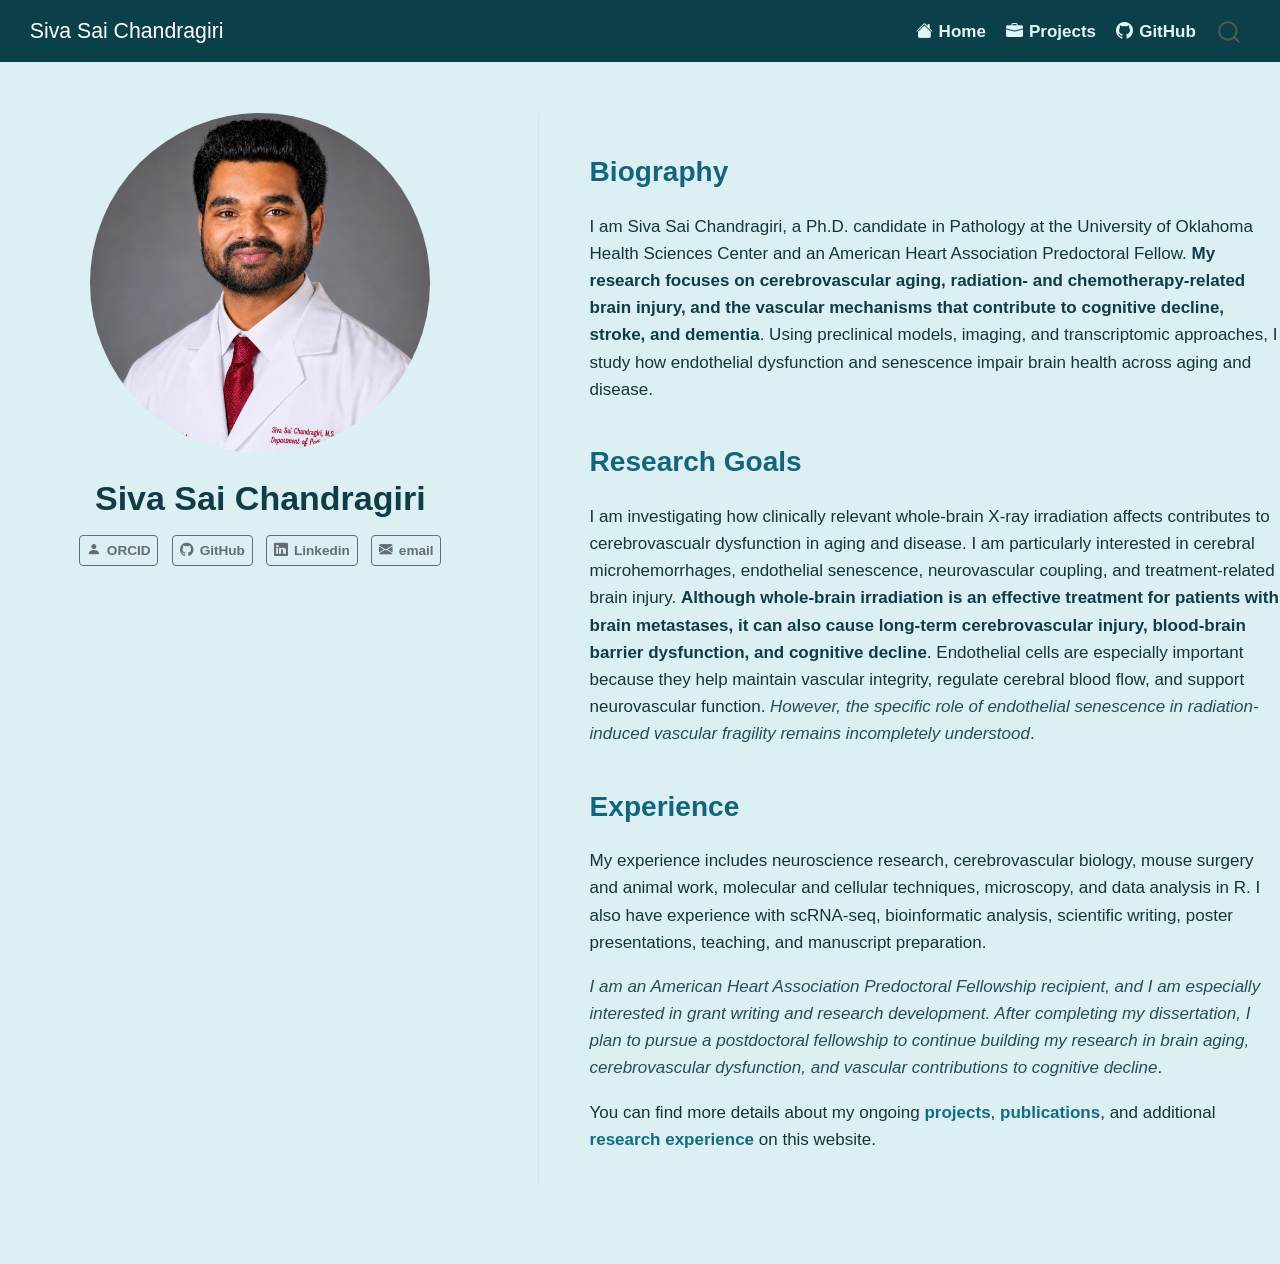
==== commit 67d9f5db: "." ====
--- a/docs/index.html
+++ b/docs/index.html
@@ -153,18 +153,16 @@
 <div class="column-page">
 <section id="biography" class="level2">
 <h2 data-anchor-id="biography">Biography</h2>
-<p>I am Siva Sai Chandragiri, a Ph.D.&nbsp;candidate in Pathology at the University of Oklahoma Health Sciences Center and an American Heart Association Predoctoral Fellow. My research focuses on cerebrovascular aging, radiation- and chemotherapy-related brain injury, and the vascular mechanisms that contribute to cognitive decline, stroke, and dementia. Using preclinical models, imaging, and transcriptomic approaches, I study how endothelial dysfunction and senescence impair brain health across aging and disease.</p>
+<p>I am Siva Sai Chandragiri, a Ph.D.&nbsp;candidate in Pathology at the University of Oklahoma Health Sciences Center and an American Heart Association Predoctoral Fellow. <strong>My research focuses on cerebrovascular aging, radiation- and chemotherapy-related brain injury, and the vascular mechanisms that contribute to cognitive decline, stroke, and dementia</strong>. Using preclinical models, imaging, and transcriptomic approaches, I study how endothelial dysfunction and senescence impair brain health across aging and disease.</p>
 </section>
 <section id="research-goals" class="level2">
 <h2 data-anchor-id="research-goals">Research Goals</h2>
-<p>For my PhD dissertation project,</p>
-<p>I am investigating how clinically relevant whole-brain X-ray irradiation affects contributes to cerebrovascualr dysfunction in aging and disease. I am particularly interested in cerebral microhemorrhages, endothelial senescence, neurovascular coupling, and treatment-related brain injury.Although whole-brain irradiation is an effective treatment for patients with brain metastases, it can also cause long-term cerebrovascular injury, blood-brain barrier dysfunction, and cognitive decline. Endothelial cells are especially important because they help maintain vascular integrity, regulate cerebral blood flow, and support neurovascular function. However, the specific role of endothelial senescence in radiation-induced vascular fragility remains incompletely understood.</p>
-<p>I aim to use single-cell RNA sequencing data and R-based analysis to characterize cell type abundance, identify senescence-associated transcriptional changes, and compare endothelial subtypes between control and irradiated mice. By studying how whole-brain irradiation alters endothelial cell states and promotes senescence-like changes, this project may help reveal mechanisms underlying radiation-induced cerebrovascular dysfunction and identify potential targets for protecting brain health.</p>
+<p>I am investigating how clinically relevant whole-brain X-ray irradiation affects contributes to cerebrovascualr dysfunction in aging and disease. I am particularly interested in cerebral microhemorrhages, endothelial senescence, neurovascular coupling, and treatment-related brain injury. <strong>Although whole-brain irradiation is an effective treatment for patients with brain metastases, it can also cause long-term cerebrovascular injury, blood-brain barrier dysfunction, and cognitive decline</strong>. Endothelial cells are especially important because they help maintain vascular integrity, regulate cerebral blood flow, and support neurovascular function. <em>However, the specific role of endothelial senescence in radiation-induced vascular fragility remains incompletely understood</em>.</p>
 </section>
 <section id="experience" class="level2">
 <h2 data-anchor-id="experience">Experience</h2>
 <p>My experience includes neuroscience research, cerebrovascular biology, mouse surgery and animal work, molecular and cellular techniques, microscopy, and data analysis in R. I also have experience with scRNA-seq, bioinformatic analysis, scientific writing, poster presentations, teaching, and manuscript preparation.</p>
-<p>I am an American Heart Association Predoctoral Fellowship recipient, and I am especially interested in grant writing and research development. After completing my dissertation, I plan to pursue a postdoctoral fellowship to continue building my research in brain aging, cerebrovascular dysfunction, and vascular contributions to cognitive decline.</p>
+<p><em>I am an American Heart Association Predoctoral Fellowship recipient, and I am especially interested in grant writing and research development. After completing my dissertation, I plan to pursue a postdoctoral fellowship to continue building my research in brain aging, cerebrovascular dysfunction, and vascular contributions to cognitive decline</em>.</p>
 <p>You can find more details about my ongoing <a href="#projects">projects</a>, <a href="#publications">publications</a>, and additional <a href="#experience">research experience</a> on this website.</p>
 </section>
 </div>
--- a/docs/styles.css
+++ b/docs/styles.css
@@ -1,173 +1,332 @@
-/* Custom styles for student research profile */
+/* ==================================================
+   Custom Ocean Theme for Student Research Profile
+   ================================================== */
 
 /* Entire webpage */
+html,
 body {
   font-family: "Segoe UI", Tahoma, Geneva, Verdana, sans-serif;
   line-height: 1.6;
-  background-color: #eaf6ff;
-  color: #263238;
-}
-
-/* Main report content area */
+  background-color: #dceff3 !important;
+  color: #17333b;
+  min-height: 100%;
+}
+
+/* Main webpage content
+   Keeps the text directly on the ocean-blue background */
+.main-container,
 main,
-.main-container,
-#quarto-content {
-  background-color: #ffffff;
-  max-width: 1200px;
-  margin: 25px auto;
-  padding: 30px 45px;
-  border-radius: 10px;
-  box-shadow: 0 3px 12px rgba(31, 78, 121, 0.12);
-}
-
-/* Main title/header area for R Markdown and Quarto */
-header,
-#title-block-header,
-.quarto-title-banner {
-  background-color: #1f4e79;
-  color: #ffffff;
-  padding: 25px 35px;
-  border-radius: 8px;
-  margin-bottom: 25px;
-}
-
-/* Main report title */
-h1.title,
-.quarto-title h1,
-#title-block-header h1 {
-  color: #ffffff;
-  margin-top: 0;
-}
-
-/* Subtitle, author, and date in title area */
-.subtitle,
-.author,
-.date,
-.quarto-title-meta {
-  color: #eaf6ff;
-}
-
-/* Section headings */
+#quarto-content,
+.page-columns,
+.page-layout-article {
+  background-color: transparent !important;
+  box-shadow: none !important;
+}
+
+/* ==================================================
+   TOP NAVIGATION HEADER
+   ================================================== */
+
+.navbar,
+.navbar-default,
+.navbar-inverse,
+.navbar-fixed-top,
+header.navbar {
+  background-color: #0b3f4a !important;
+  border-color: #082f38 !important;
+  box-shadow: none !important;
+}
+
+/* Website title: "My Research Profile" */
+.navbar-brand,
+.navbar-default .navbar-brand,
+.navbar-inverse .navbar-brand {
+  color: #ffffff !important;
+  font-weight: 500;
+}
+
+/* Navigation links: Home, Projects, GitHub */
+.navbar-nav > li > a,
+.navbar-default .navbar-nav > li > a,
+.navbar-inverse .navbar-nav > li > a {
+  color: #dff6f8 !important;
+  font-weight: 600;
+}
+
+/* Navigation hover effect */
+.navbar-nav > li > a:hover,
+.navbar-nav > li > a:focus,
+.navbar-brand:hover,
+.navbar-brand:focus {
+  color: #83d5e0 !important;
+  background-color: transparent !important;
+}
+
+/* Mobile navigation button */
+.navbar-toggle {
+  border-color: #83d5e0 !important;
+}
+
+.navbar-toggle .icon-bar {
+  background-color: #dff6f8 !important;
+}
+
+/* ==================================================
+   HEADINGS
+   ================================================== */
+
 h1,
 h2,
+h3,
+h4 {
+  margin-top: 1.5em;
+  font-weight: 600;
+}
+
+h1 {
+  color: #103c48 !important;
+}
+
+h2 {
+  color: #12657a !important;
+  border-bottom: 2px solid #75bdca;
+  padding-bottom: 0.25em;
+}
+
 h3 {
-  color: #234a68;
-  margin-top: 1.5em;
-}
-
-/* Main section headings */
-h2 {
-  border-bottom: 2px solid #9ccbe8;
-  padding-bottom: 0.3em;
-}
-
-/* Smaller headings */
-h3 {
-  color: #326b91;
-}
-
-/* Links */
+  color: #177287 !important;
+}
+
+h4 {
+  color: #236f7d !important;
+}
+
+/* Main page title */
+.title,
+h1.title {
+  color: #103c48 !important;
+}
+
+/* ==================================================
+   REGULAR TEXT
+   ================================================== */
+
+p,
+li {
+  color: #17333b;
+}
+
+strong {
+  color: #103c48;
+}
+
+em {
+  color: #294d56;
+}
+
+/* Horizontal lines */
+hr {
+  border: 0;
+  border-top: 1px solid #9fc8d1;
+  margin: 1.5em 0;
+}
+
+/* ==================================================
+   LINKS
+   ================================================== */
+
 a {
-  color: #245ea8;
+  color: #126d83;
   text-decoration: none;
+  font-weight: 600;
+}
+
+a:hover,
+a:focus {
+  color: #084b5b;
+  text-decoration: underline;
+}
+
+/* ==================================================
+   "ON THIS PAGE" TABLE OF CONTENTS
+   ================================================== */
+
+#TOC,
+.tocify,
+.toc-content,
+#quarto-margin-sidebar,
+.sidebar,
+.sidebar nav {
+  background-color: transparent !important;
+}
+
+/* Table-of-contents heading */
+#TOC::before,
+.toc-title,
+#quarto-margin-sidebar .sidebar-title {
+  color: #12657a !important;
+}
+
+/* Table-of-contents links */
+#TOC a,
+.tocify-item a,
+.sidebar nav a,
+#quarto-margin-sidebar a {
+  color: #315a63 !important;
   font-weight: 500;
 }
 
-a:hover {
-  color: #163a5f;
-  text-decoration: underline;
-}
-
-/* Inline code */
+/* Active table-of-contents section */
+#TOC .active,
+.tocify-item.active a,
+.sidebar nav .active,
+#quarto-margin-sidebar .active {
+  color: #08768c !important;
+  border-left-color: #2c9bb0 !important;
+}
+
+/* Table-of-contents hover */
+#TOC a:hover,
+.tocify-item a:hover,
+.sidebar nav a:hover,
+#quarto-margin-sidebar a:hover {
+  color: #084b5b !important;
+}
+
+/* ==================================================
+   INLINE CODE
+   ================================================== */
+
 code {
-  background-color: #e3f2fd;
-  color: #163a5f;
+  background-color: #cce7ed;
+  color: #0b3f4a;
   padding: 0.2em 0.4em;
-  border-radius: 3px;
-}
-
-/* Code blocks */
+  border-radius: 4px;
+}
+
+/* ==================================================
+   CODE BLOCKS
+   ================================================== */
+
 pre {
-  background-color: #f5f9fc;
-  border-left: 4px solid #5fa8d3;
+  background-color: #f1f8fa;
+  color: #17333b;
+  border: 1px solid #b7d8df;
+  border-left: 5px solid #2c91a5;
   padding: 1em;
-  border-radius: 5px;
+  border-radius: 6px;
   overflow-x: auto;
 }
 
-/* Prevent inline-code style from affecting code blocks */
+/* Prevent inline code formatting inside code blocks */
 pre code {
   background-color: transparent;
+  color: inherit;
   padding: 0;
-}
-
-/* Tables */
+  border-radius: 0;
+}
+
+/* ==================================================
+   TABLES
+   ================================================== */
+
 table {
   border-collapse: collapse;
   width: 100%;
   margin: 1em 0;
-  background-color: #ffffff;
+  background-color: #edf8fa;
 }
 
 table th,
 table td {
-  border: 1px solid #cbdde8;
+  border: 1px solid #a9cfd7;
   padding: 0.75em;
   text-align: left;
 }
 
 table th {
-  background-color: #dceef8;
-  color: #1f4e79;
+  background-color: #bcdfe6;
+  color: #0b3f4a;
   font-weight: bold;
 }
 
 table tr:nth-child(even) {
-  background-color: #f6fbfe;
+  background-color: #e5f4f7;
 }
 
 table tr:hover {
-  background-color: #eaf6ff;
-}
-
-/* Blockquotes */
+  background-color: #cfe9ee;
+}
+
+/* ==================================================
+   BLOCKQUOTES
+   ================================================== */
+
 blockquote {
-  background-color: #f4faff;
-  border-left: 5px solid #3498db;
+  background-color: #edf8fa;
+  border-left: 5px solid #2c91a5;
   padding: 0.8em 1em;
-  color: #455a64;
+  color: #31535b;
   font-style: italic;
   margin: 1em 0;
 }
 
-/* Images */
+/* ==================================================
+   IMAGES AND FIGURE CAPTIONS
+   ================================================== */
+
 img {
   max-width: 100%;
   height: auto;
 }
 
-/* Figure captions */
 .figure-caption,
-figcaption {
-  color: #526b7a;
+figcaption,
+.caption {
+  color: #496b73;
   font-size: 0.92em;
   font-style: italic;
   text-align: center;
   margin-top: 8px;
 }
 
-/* Improve appearance on smaller screens */
+/* ==================================================
+   BUTTONS
+   ================================================== */
+
+.btn,
+button,
+input[type="submit"] {
+  background-color: #12657a;
+  color: #ffffff;
+  border: 1px solid #0b4e5e;
+  border-radius: 5px;
+}
+
+.btn:hover,
+button:hover,
+input[type="submit"]:hover {
+  background-color: #0b4e5e;
+  color: #ffffff;
+}
+
+/* ==================================================
+   MOBILE DISPLAY
+   ================================================== */
+
 @media screen and (max-width: 768px) {
+  .main-container,
   main,
-  .main-container,
   #quarto-content {
-    margin: 10px;
-    padding: 20px;
+    padding-left: 18px;
+    padding-right: 18px;
   }
 
-  header,
-  #title-block-header,
-  .quarto-title-banner {
-    padding: 20px;
+  h1 {
+    font-size: 2em;
+  }
+
+  h2 {
+    font-size: 1.6em;
   }
 }
